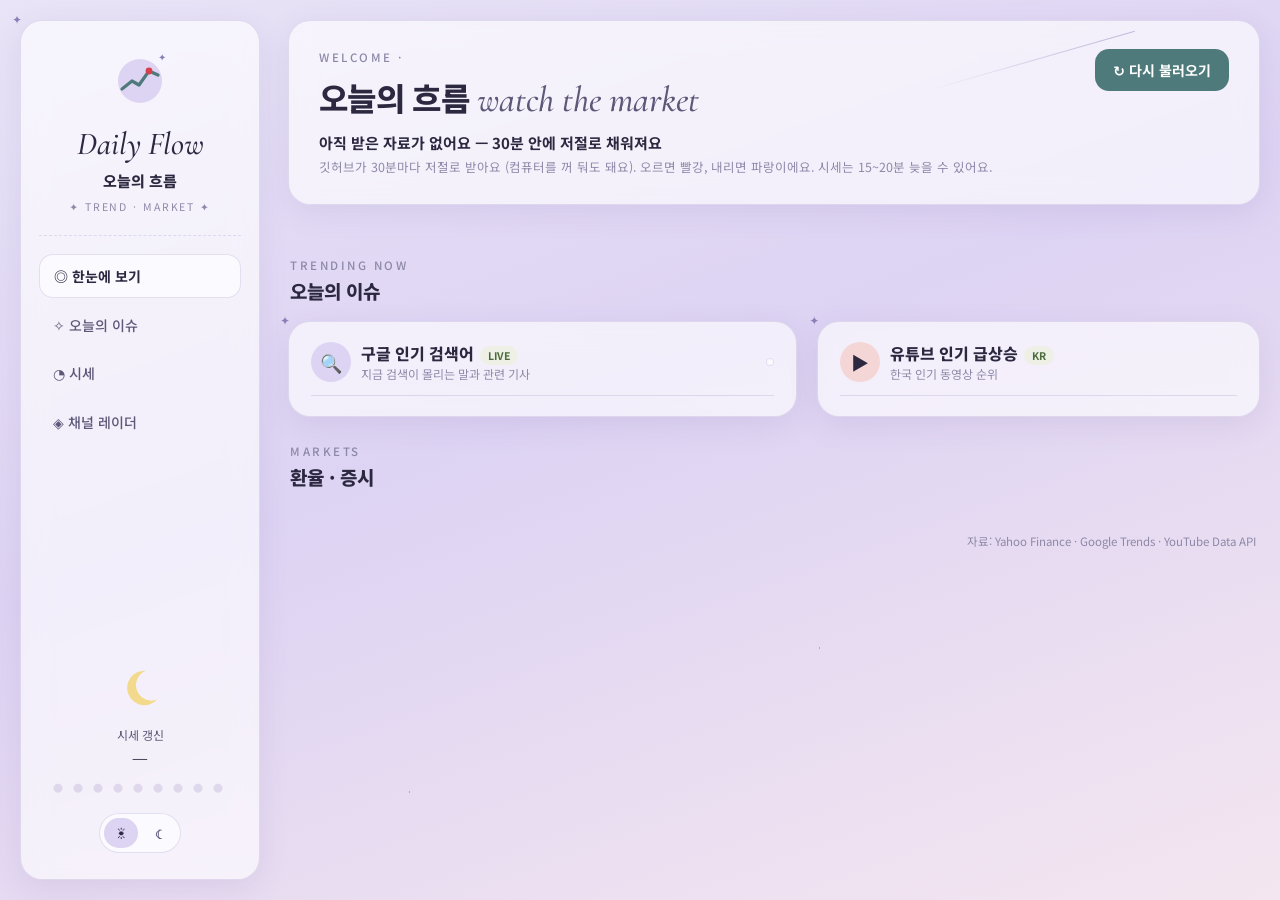
==== index.html @ 9628ab5c "오늘의 흐름 대시보드 + 채널 레이더 - collect.py: 시세(야후)·구글 트렌드·유튜브 인기 → data.js - radar.py: 분야별 인기 영상에서 채널을 모아 3시간" ====
<!doctype html>
<html lang="ko">
<head>
<meta charset="utf-8">
<meta name="viewport" content="width=device-width, initial-scale=1">
<title>오늘의 흐름</title>
<link rel="preconnect" href="https://fonts.googleapis.com">
<link rel="preconnect" href="https://fonts.gstatic.com" crossorigin>
<link href="https://fonts.googleapis.com/css2?family=Cormorant+Garamond:ital,wght@0,500;0,600;1,500&family=Noto+Sans+KR:wght@400;500;700;800&display=swap" rel="stylesheet">
<link rel="stylesheet" href="style.css">
</head>
<body>
<div class="wrap">
  <aside class="card side sparkle">
    <div class="logo">
      <svg viewBox="0 0 64 64" aria-hidden="true">
        <circle cx="32" cy="34" r="22" fill="var(--sky2)"/>
        <polyline points="14,42 24,34 31,38 41,24 50,28" fill="none" stroke="var(--accent)" stroke-width="3.2" stroke-linecap="round" stroke-linejoin="round"/>
        <circle cx="41" cy="24" r="3.4" fill="var(--up)"/>
        <text x="50" y="14" font-size="10" fill="var(--star)">✦</text>
      </svg>
      <div>
        <div class="brand">Daily Flow</div>
        <div class="brand-ko">오늘의 흐름</div>
        <div class="brand-sub">✦ TREND · MARKET ✦</div>
      </div>
    </div>
    <nav class="nav">
      <a href="#top" class="on">◎ 한눈에 보기</a>
      <a href="#trend">✧ 오늘의 이슈 <span class="cnt" id="navTrend"></span></a>
      <a href="#market">◔ 시세 <span class="cnt" id="navMk"></span></a>
      <a href="radar.html">◈ 채널 레이더</a>
    </nav>
    <div class="side-foot">
      <svg class="moon" viewBox="0 0 48 48" aria-hidden="true"><path d="M30 6a18 18 0 1 0 12 30A16 16 0 0 1 30 6z" fill="#f3d98b"/></svg>
      <div class="upd">시세 갱신<br><b id="mkAt">—</b></div>
      <div class="dots">● ● ● ● ● ● ● ● ●</div>
      <div class="theme" role="group" aria-label="화면 밝기">
        <button data-t="light" title="밝게">☀</button>
        <button data-t="dark" title="어둡게">☾</button>
      </div>
    </div>
  </aside>

  <main class="main" id="top">
    <section class="card hero sparkle">
      <div class="trail"></div>
      <div>
        <div class="eyebrow">WELCOME · <span id="today"></span></div>
        <h1>오늘의 흐름<em>watch the market</em></h1>
        <div class="sum" id="summary">불러오는 중…</div>
        <div class="note">깃허브가 30분마다 저절로 받아요 (컴퓨터를 꺼 둬도 돼요). 오르면 빨강, 내리면 파랑이에요. 시세는 15~20분 늦을 수 있어요.</div>
        <div class="note stale" id="stale"></div>
      </div>
      <button class="btn" id="refresh">↻ 다시 불러오기</button>
    </section>

    <section class="tiles" id="tiles"></section>

    <div class="sec-h" id="trend">
      <div><span class="eyebrow">TRENDING NOW</span><h2>오늘의 이슈<em id="trCnt"></em></h2></div>
      <div class="at" id="trAt"></div>
    </div>
    <section class="grid2">
      <div class="card panel sparkle">
        <div class="panel-h">
          <div class="ic" style="background:var(--sky2)">🔍</div>
          <div><h3>구글 인기 검색어<span class="badge">LIVE</span></h3><div class="sub">지금 검색이 몰리는 말과 관련 기사</div></div>
          <div class="tabs" id="geoTabs"></div>
        </div>
        <div id="trends"></div>
      </div>
      <div class="card panel sparkle">
        <div class="panel-h">
          <div class="ic" style="background:#f5d6d6">▶</div>
          <div><h3>유튜브 인기 급상승<span class="badge">KR</span></h3><div class="sub">한국 인기 동영상 순위</div></div>
        </div>
        <div class="scroll" id="yt"></div>
      </div>
    </section>

    <div class="sec-h" id="market">
      <div><span class="eyebrow">MARKETS</span><h2>환율 · 증시<em id="mkCnt"></em></h2></div>
      <div class="at" id="mkAt2"></div>
    </div>
    <section class="mk" id="markets"></section>
    <div class="foot">자료: Yahoo Finance · Google Trends · YouTube Data API</div>
  </main>
</div>

<script>
const TILE_KEYS = ["KRW=X","^KS11","^KQ11","^GSPC","^IXIC","BTC-USD"];
const SUM_KEYS = [["^KS11","코스피"],["KRW=X","원달러"],["^IXIC","나스닥"]];
let DATA = null, geo = null;

// 밝기
const root = document.documentElement;
function setTheme(t){ root.dataset.theme = t; try{localStorage.setItem("theme",t)}catch(e){}
  document.querySelectorAll(".theme button").forEach(b=>b.classList.toggle("on",b.dataset.t===t)); }
let saved = null; try{saved = localStorage.getItem("theme")}catch(e){}
setTheme(saved || (matchMedia("(prefers-color-scheme: dark)").matches ? "dark" : "light"));
document.querySelectorAll(".theme button").forEach(b=>b.onclick=()=>setTheme(b.dataset.t));

const esc = s => String(s ?? "").replace(/[&<>"']/g, c => ({"&":"&amp;","<":"&lt;",">":"&gt;",'"':"&quot;","'":"&#39;"}[c]));
const fmt = (v,dp) => v==null ? "—" : Number(v).toLocaleString("ko-KR",{minimumFractionDigits:dp,maximumFractionDigits:dp});
function chg(it){
  if(it.price==null || !it.prev) return {cls:"flat",txt:"—",pct:0};
  const d = it.price - it.prev, p = d / it.prev * 100;
  const cls = Math.abs(p) < 0.005 ? "flat" : p > 0 ? "up" : "down";
  const ar = cls==="up" ? "▲" : cls==="down" ? "▼" : "–";
  return {cls, pct:p, txt:`${ar} ${fmt(Math.abs(d),it.dp)} (${p>0?"+":""}${p.toFixed(2)}%)`, short:`${ar} ${Math.abs(p).toFixed(2)}%`};
}
const price = it => (it.pre||"") + fmt(it.price,it.dp) + (it.suf||"");
function spark(vals, cls, w, h){
  if(!vals || vals.length < 2) return `<svg viewBox="0 0 ${w} ${h}"></svg>`;
  const mn = Math.min(...vals), mx = Math.max(...vals), r = (mx-mn)||1;
  const pts = vals.map((v,i)=>[i/(vals.length-1)*w, h-3-(v-mn)/r*(h-6)]);
  const line = pts.map(p=>p.map(n=>n.toFixed(1)).join(",")).join(" ");
  const id = "g"+Math.random().toString(36).slice(2,8);
  return `<svg viewBox="0 0 ${w} ${h}" preserveAspectRatio="none" aria-hidden="true">
    <defs><linearGradient id="${id}" x1="0" y1="0" x2="0" y2="1"><stop offset="0" stop-color="var(--${cls})" stop-opacity=".22"/><stop offset="1" stop-color="var(--${cls})" stop-opacity="0"/></linearGradient></defs>
    <polygon points="0,${h} ${line} ${w},${h}" fill="url(#${id})"/>
    <polyline points="${line}" fill="none" stroke="var(--${cls})" stroke-width="1.8" stroke-linejoin="round" stroke-linecap="round" vector-effect="non-scaling-stroke"/></svg>`;
}
const allItems = () => (DATA.markets||[]).flatMap(g=>g.items);
const find = t => allItems().find(i=>i.t===t);

function render(){
  const now = new Date();
  document.getElementById("today").textContent = now.toLocaleDateString("ko-KR",{year:"numeric",month:"long",day:"numeric",weekday:"short"}).toUpperCase();
  document.getElementById("mkAt").textContent = (DATA.markets_at||"—").slice(11,16) || "—";
  document.getElementById("mkAt2").textContent = DATA.markets_at ? "최근 업데이트 " + DATA.markets_at : "";
  document.getElementById("trAt").textContent = DATA.trends_at ? "최근 업데이트 " + DATA.trends_at : "";
  const mAge = DATA.markets_at ? (now - new Date(DATA.markets_at.replace(" ","T")+"+09:00")) / 6e4 : 0;
  document.getElementById("stale").textContent = mAge > 90
    ? `⚠ 마지막으로 받은 지 ${mAge < 120 ? Math.round(mAge)+"분" : Math.round(mAge/60)+"시간"} 지났어요 — 깃허브 받기가 늦어지거나 멈췄어요` : "";

  // 요약 한 줄
  if(DATA.markets){
    document.getElementById("summary").innerHTML = SUM_KEYS.map(([t,n])=>{
      const it = find(t); if(!it) return ""; const c = chg(it);
      return `${n} <span class="${c.cls}">${price(it)} ${c.short||""}</span>`;
    }).filter(Boolean).join(" · ");
  }

  // 큰 칸
  document.getElementById("tiles").innerHTML = TILE_KEYS.map(find).filter(Boolean).map(it=>{
    const c = chg(it);
    return `<div class="card tile"><div class="nm">${esc(it.name)}</div><div class="px">${price(it)}</div>
      <div class="ch ${c.cls}">${c.txt}</div>${spark(it.spark,c.cls,160,34)}</div>`;
  }).join("");

  // 트렌드
  const tr = DATA.trends || {};
  const geos = Object.keys(tr);
  if(!geo || !tr[geo]) geo = geos[0];
  document.getElementById("geoTabs").innerHTML = geos.map(g=>`<button data-g="${g}" class="${g===geo?"on":""}">${esc(tr[g].label)}</button>`).join("");
  document.querySelectorAll("#geoTabs button").forEach(b=>b.onclick=()=>{geo=b.dataset.g;render()});
  const items = (tr[geo]||{}).items || [];
  document.getElementById("navTrend").textContent = items.length || "";
  document.getElementById("trCnt").textContent = items.length || "";
  document.getElementById("trends").innerHTML = items.length ? items.map((it,i)=>{
    const n = it.news[0];
    return `<div class="tr"><div class="rank">${i+1}</div>
      ${it.picture?`<img src="${esc(it.picture)}" alt="" loading="lazy" referrerpolicy="no-referrer">`:""}
      <div style="min-width:0;flex:1"><div class="kw">${esc(it.title)}<small>${esc(it.pub)}</small></div>
      ${n?`<div class="news"><a href="${esc(n.url)}" target="_blank" rel="noopener">${esc(n.title)}</a></div><div class="src">${esc(n.source)}${it.news.length>1?` 외 ${it.news.length-1}건`:""}</div>`:""}
      </div><div class="traffic">${esc(it.traffic)}</div></div>`;
  }).join("") : `<div class="empty">${esc((DATA.errors||{}).trends || "아직 받은 검색어가 없어요")}</div>`;

  // 유튜브
  const yt = DATA.youtube || {};
  document.getElementById("yt").innerHTML = (yt.items||[]).length ? yt.items.map((v,i)=>`
    <a class="yt" href="https://www.youtube.com/watch?v=${esc(v.id)}" target="_blank" rel="noopener">
      <div class="rank">${i+1}</div><img src="${esc(v.thumb)}" alt="" loading="lazy">
      <div style="min-width:0"><div class="t">${esc(v.title)}</div>
      <div class="m">${esc(v.channel)} · 조회수 ${v.views.toLocaleString("ko-KR")}<b>${ago(v.published)}</b></div></div></a>`).join("")
    : `<div class="empty">유튜브 순위를 보려면<br>깃허브 저장소 Settings → Secrets 에<br><code>YOUTUBE_API_KEY</code> 를 넣어 주세요.
      ${yt.error && !yt.error.includes("비어") ? `<div class="err">${esc(yt.error)}</div>`:""}</div>`;

  // 시세
  const gs = DATA.markets || [];
  document.getElementById("navMk").textContent = allItems().length || "";
  document.getElementById("mkCnt").textContent = allItems().length || "";
  document.getElementById("markets").innerHTML = gs.map(g=>`
    <div class="card panel sparkle"><div class="panel-h"><div><span class="eyebrow">${esc(g.en)}</span><h3>${esc(g.title)}</h3></div></div>
    ${g.items.map(it=>{ const c = chg(it); return `<div class="row">
      <div><div class="nm">${esc(it.name)}</div><div class="tk">${esc(it.t)}${it.date?` · ${it.date}`:""}</div></div>
      <div><div class="px">${it.error?"—":price(it)}</div><div class="ch ${c.cls}">${c.short||""}</div></div>
      ${spark(it.spark,c.cls,78,30)}</div>`}).join("")}</div>`).join("")
    || `<div class="card panel"><div class="empty">${esc((DATA.errors||{}).markets || "시세를 받는 중이에요")}</div></div>`;
}
function ago(iso){
  const h = (Date.now() - new Date(iso)) / 36e5;
  return h < 1 ? "방금" : h < 24 ? `${Math.floor(h)}시간 전` : `${Math.floor(h/24)}일 전`;
}
// 파일로 열어도 되게 data.js 를 <script> 로 다시 읽는다 (fetch 는 file:// 에서 막힘)
function load(){
  return new Promise(done=>{
    const s = document.createElement("script");
    s.src = "data.js?" + Date.now();
    s.onload = ()=>{ s.remove(); if(window.DASH_DATA){ DATA = window.DASH_DATA; render(); } done(); };
    s.onerror = ()=>{ s.remove(); document.getElementById("summary").textContent = "아직 받은 자료가 없어요 — 30분 안에 저절로 채워져요"; done(); };
    document.head.appendChild(s);
  });
}
document.getElementById("refresh").onclick = async e=>{
  const b = e.currentTarget; b.disabled = true; b.textContent = "불러오는 중…";
  await load(); b.disabled = false; b.textContent = "↻ 다시 불러오기";
};
load(); setInterval(load, 60000);
</script>
</body>
</html>
---- style.css ----
:root{
  --sky1:#e9e4f7; --sky2:#ddd3f3; --sky3:#f4e6f0;
  --card:rgba(255,255,255,.62); --card-solid:#fbfaff; --line:rgba(120,100,170,.18);
  --ink:#2c2840; --ink2:#5d5878; --ink3:#8e89a8; --accent:#4f7a7c; --accent-ink:#fff;
  --star:#8b7fb8; --up:#d6404a; --down:#2f6fd6; --flat:#8e89a8;
  --chip:#eef0e6; --chip-ink:#4c6b3d; --shadow:0 8px 30px rgba(90,70,150,.10);
}
@media (prefers-color-scheme: dark){
  :root:not([data-theme="light"]){
    --sky1:#1a1830; --sky2:#221d3d; --sky3:#2a1f35;
    --card:rgba(40,36,64,.66); --card-solid:#26223d; --line:rgba(190,175,240,.16);
    --ink:#ece9fb; --ink2:#b9b3d6; --ink3:#8a84a8; --accent:#7fb3b2; --accent-ink:#13202a;
    --star:#b8acec; --up:#ff6b73; --down:#6aa2ff; --flat:#8a84a8;
    --chip:#2f3a2c; --chip-ink:#b7d8a0; --shadow:0 8px 30px rgba(0,0,0,.35);
  }
}
:root[data-theme="dark"]{
  --sky1:#1a1830; --sky2:#221d3d; --sky3:#2a1f35;
  --card:rgba(40,36,64,.66); --card-solid:#26223d; --line:rgba(190,175,240,.16);
  --ink:#ece9fb; --ink2:#b9b3d6; --ink3:#8a84a8; --accent:#7fb3b2; --accent-ink:#13202a;
  --star:#b8acec; --up:#ff6b73; --down:#6aa2ff; --flat:#8a84a8;
  --chip:#2f3a2c; --chip-ink:#b7d8a0; --shadow:0 8px 30px rgba(0,0,0,.35);
}
*{box-sizing:border-box}
html,body{margin:0}
body{
  font-family:"Noto Sans KR",system-ui,sans-serif; color:var(--ink);
  background:linear-gradient(160deg,var(--sky1) 0%,var(--sky2) 45%,var(--sky3) 100%) fixed;
  background-color:var(--sky1); min-height:100vh; font-size:14px; line-height:1.45;
}
body::before{ /* 작은 별 */
  content:""; position:fixed; inset:0; pointer-events:none; opacity:.55;
  background-image:
    radial-gradient(1.4px 1.4px at 12% 18%,var(--star) 50%,transparent 51%),
    radial-gradient(1.2px 1.2px at 78% 9%,var(--star) 50%,transparent 51%),
    radial-gradient(1.6px 1.6px at 64% 72%,var(--star) 50%,transparent 51%),
    radial-gradient(1.2px 1.2px at 32% 88%,var(--star) 50%,transparent 51%),
    radial-gradient(1.3px 1.3px at 90% 46%,var(--star) 50%,transparent 51%),
    radial-gradient(1.1px 1.1px at 46% 34%,var(--star) 50%,transparent 51%);
}
a{color:inherit;text-decoration:none}
.wrap{display:grid;grid-template-columns:240px 1fr;gap:28px;max-width:1500px;margin:0 auto;padding:20px}
.card{background:var(--card);backdrop-filter:blur(14px);-webkit-backdrop-filter:blur(14px);
  border:1px solid var(--line);border-radius:22px;box-shadow:var(--shadow);position:relative}
.card.sparkle::before{content:"✦";position:absolute;top:-11px;left:-9px;color:var(--star);font-size:12px}

/* 왼쪽 */
.side{position:sticky;top:20px;height:calc(100vh - 40px);padding:26px 18px;display:flex;flex-direction:column}
.logo{text-align:center;padding-bottom:20px;border-bottom:1px dashed var(--line)}
.logo svg{width:64px;height:64px}
.brand{font-family:"Cormorant Garamond",serif;font-style:italic;font-size:32px;font-weight:500;margin:6px 0 0}
.brand-ko{font-weight:800;font-size:15px;margin-top:2px}
.brand-sub{font-size:10.5px;letter-spacing:.18em;color:var(--ink3);margin-top:8px}
.nav{margin-top:18px;display:flex;flex-direction:column;gap:6px}
.nav a{display:flex;align-items:center;gap:10px;padding:11px 14px;border-radius:14px;color:var(--ink2);font-weight:500}
.nav a:hover{background:rgba(127,110,190,.10)}
.nav a.on{background:var(--card-solid);border:1px solid var(--line);color:var(--ink);font-weight:700}
.nav .cnt{margin-left:auto;font-size:12px;color:var(--accent);font-weight:700}
.side-foot{margin-top:auto;text-align:center}
.moon{width:46px;height:46px;margin:0 auto 10px}
.upd{font-size:12px;color:var(--ink2)}
.upd b{font-family:"Cormorant Garamond",serif;font-size:19px;color:var(--ink);font-weight:600}
.dots{letter-spacing:4px;color:var(--line);margin:10px 0;font-size:10px}
.theme{display:inline-flex;gap:4px;padding:4px;border-radius:999px;border:1px solid var(--line);background:var(--card-solid);margin-top:8px}
.theme button{border:0;background:transparent;width:34px;height:30px;border-radius:999px;cursor:pointer;color:var(--ink2);font-size:15px}
.theme button.on{background:var(--sky2);color:var(--ink)}

/* 오른쪽 */
.main{display:flex;flex-direction:column;gap:26px;min-width:0}
.hero{padding:28px 30px;display:flex;gap:20px;align-items:flex-start;overflow:hidden}
.eyebrow{font-size:11.5px;letter-spacing:.22em;color:var(--ink3);font-weight:500}
.hero h1{margin:8px 0 6px;font-size:32px;font-weight:800;letter-spacing:-.02em}
.hero h1 em{font-family:"Cormorant Garamond",serif;font-weight:500;font-size:36px;color:var(--ink2);margin-left:8px;letter-spacing:0}
.hero .sum{font-weight:700;font-size:15px}
.hero .note{font-size:12.5px;color:var(--ink3);margin-top:4px}
.hero .trail{position:absolute;right:120px;top:40px;width:220px;height:1px;background:linear-gradient(90deg,transparent,var(--star));transform:rotate(-16deg);opacity:.5}
.btn{margin-left:auto;border:0;cursor:pointer;background:var(--accent);color:var(--accent-ink);font:inherit;font-weight:700;
  padding:11px 18px;border-radius:14px;display:inline-flex;gap:8px;align-items:center;white-space:nowrap;flex-shrink:0}
.btn:disabled{opacity:.6;cursor:wait}
.hero .stale{color:var(--up);font-weight:700}
.hero .stale:empty{display:none}
.up{color:var(--up)} .down{color:var(--down)} .flat{color:var(--flat)}

.tiles{display:grid;grid-template-columns:repeat(6,minmax(0,1fr));gap:16px}
.tile{padding:16px 16px 12px}
.tile .nm{font-size:12.5px;color:var(--ink2);font-weight:500}
.tile .px{font-size:21px;font-weight:800;margin-top:4px;font-variant-numeric:tabular-nums;letter-spacing:-.01em}
.tile .ch{font-size:12.5px;font-weight:700;font-variant-numeric:tabular-nums}
.tile svg{display:block;width:100%;height:34px;margin-top:8px}

.sec-h{display:flex;align-items:flex-end;gap:12px;margin:0 2px -12px}
.sec-h .eyebrow{display:block}
.sec-h h2{margin:4px 0 0;font-size:19px;font-weight:800}
.sec-h h2 em{font-family:"Cormorant Garamond",serif;font-style:normal;font-weight:600;color:var(--ink3);margin-left:6px}
.sec-h .at{margin-left:auto;font-size:12px;color:var(--ink3)}

.grid2{display:grid;grid-template-columns:1.15fr 1fr;gap:20px}
.panel{padding:20px 22px}
.panel-h{display:flex;align-items:center;gap:10px;padding-bottom:12px;border-bottom:1px solid var(--line)}
.panel-h .ic{width:40px;height:40px;border-radius:50%;display:grid;place-items:center;font-size:18px;flex-shrink:0}
.panel-h h3{margin:0;font-size:16px;font-weight:800}
.panel-h .sub{font-size:12px;color:var(--ink3)}
.badge{font-size:10.5px;font-weight:700;background:var(--chip);color:var(--chip-ink);padding:2px 8px;border-radius:999px;margin-left:6px}
.tabs{margin-left:auto;display:flex;gap:4px;padding:3px;border-radius:12px;background:var(--card-solid);border:1px solid var(--line)}
.tabs button{border:0;background:transparent;font:inherit;font-size:12.5px;padding:5px 12px;border-radius:9px;cursor:pointer;color:var(--ink2)}
.tabs button.on{background:var(--sky2);color:var(--ink);font-weight:700}

.tr{display:flex;gap:12px;padding:12px 0;border-bottom:1px solid var(--line);align-items:flex-start}
.tr:last-child{border-bottom:0}
.rank{font-family:"Cormorant Garamond",serif;font-size:22px;font-weight:600;width:26px;text-align:center;color:var(--ink3);line-height:1.1;flex-shrink:0}
.tr:nth-child(-n+3) .rank{color:var(--up)}
.tr img{width:54px;height:54px;border-radius:12px;object-fit:cover;flex-shrink:0;background:var(--line)}
.tr .kw{font-weight:800;font-size:15px}
.tr .kw small{font-weight:500;color:var(--ink3);font-size:11.5px;margin-left:6px}
.tr .news{font-size:12.5px;color:var(--ink2);margin-top:3px;display:-webkit-box;-webkit-line-clamp:2;-webkit-box-orient:vertical;overflow:hidden}
.tr .news a:hover{text-decoration:underline}
.tr .src{font-size:11px;color:var(--ink3);margin-top:2px}
.traffic{margin-left:auto;font-size:12px;font-weight:700;color:var(--accent);white-space:nowrap;padding-left:8px}

.yt{display:flex;gap:12px;padding:10px 0;border-bottom:1px solid var(--line);align-items:center}
.yt:last-child{border-bottom:0}
.yt img{width:112px;height:63px;border-radius:10px;object-fit:cover;flex-shrink:0;background:var(--line)}
.yt .t{font-weight:700;font-size:13.5px;display:-webkit-box;-webkit-line-clamp:2;-webkit-box-orient:vertical;overflow:hidden}
.yt .m{font-size:12px;color:var(--ink3);margin-top:3px}
.yt .m b{color:var(--accent);font-weight:700;margin-left:6px}
.empty{padding:28px 6px;text-align:center;color:var(--ink3);font-size:13px;line-height:1.7}
.empty code{background:var(--card-solid);border:1px solid var(--line);padding:1px 6px;border-radius:6px;color:var(--ink2)}
.scroll{max-height:820px;overflow-y:auto;padding-right:4px}

.mk{display:grid;grid-template-columns:repeat(auto-fill,minmax(330px,1fr));gap:20px}
.row{display:grid;grid-template-columns:1fr auto 78px;gap:12px;align-items:center;padding:11px 0;border-bottom:1px solid var(--line)}
.row:last-child{border-bottom:0}
.row .nm{font-weight:700;font-size:14px}
.row .tk{font-size:11px;color:var(--ink3);margin-top:1px}
.row .px{text-align:right;font-weight:800;font-variant-numeric:tabular-nums}
.row .ch{text-align:right;font-size:12px;font-weight:700;font-variant-numeric:tabular-nums}
.row svg{width:78px;height:30px;display:block}
.foot{font-size:11.5px;color:var(--ink3);text-align:right;padding:0 4px 10px}
.err{font-size:12px;color:var(--up);margin-top:8px}

@media (max-width:1250px){ .tiles{grid-template-columns:repeat(3,minmax(0,1fr))} .grid2{grid-template-columns:1fr} }
@media (max-width:900px){
  .wrap{grid-template-columns:1fr;padding:16px;gap:20px}
  .side{position:static;height:auto;flex-direction:row;flex-wrap:wrap;align-items:center;gap:12px;padding:14px 16px}
  .logo{border:0;padding:0;display:flex;align-items:center;gap:10px;text-align:left}
  .logo svg{width:40px;height:40px} .brand{font-size:24px;margin:0} .brand-sub,.nav,.moon,.dots,.upd{display:none}
  .side-foot{margin:0 0 0 auto}
  .theme{margin:0}
  .hero{padding:22px 20px;flex-direction:column} .hero h1{font-size:26px} .hero h1 em{font-size:28px;display:block;margin:0}
  .btn{margin-left:0}
  .tiles{grid-template-columns:repeat(2,minmax(0,1fr));gap:12px}
  .mk{grid-template-columns:1fr}
  .panel{padding:16px}
  .yt img{width:96px;height:54px}
}
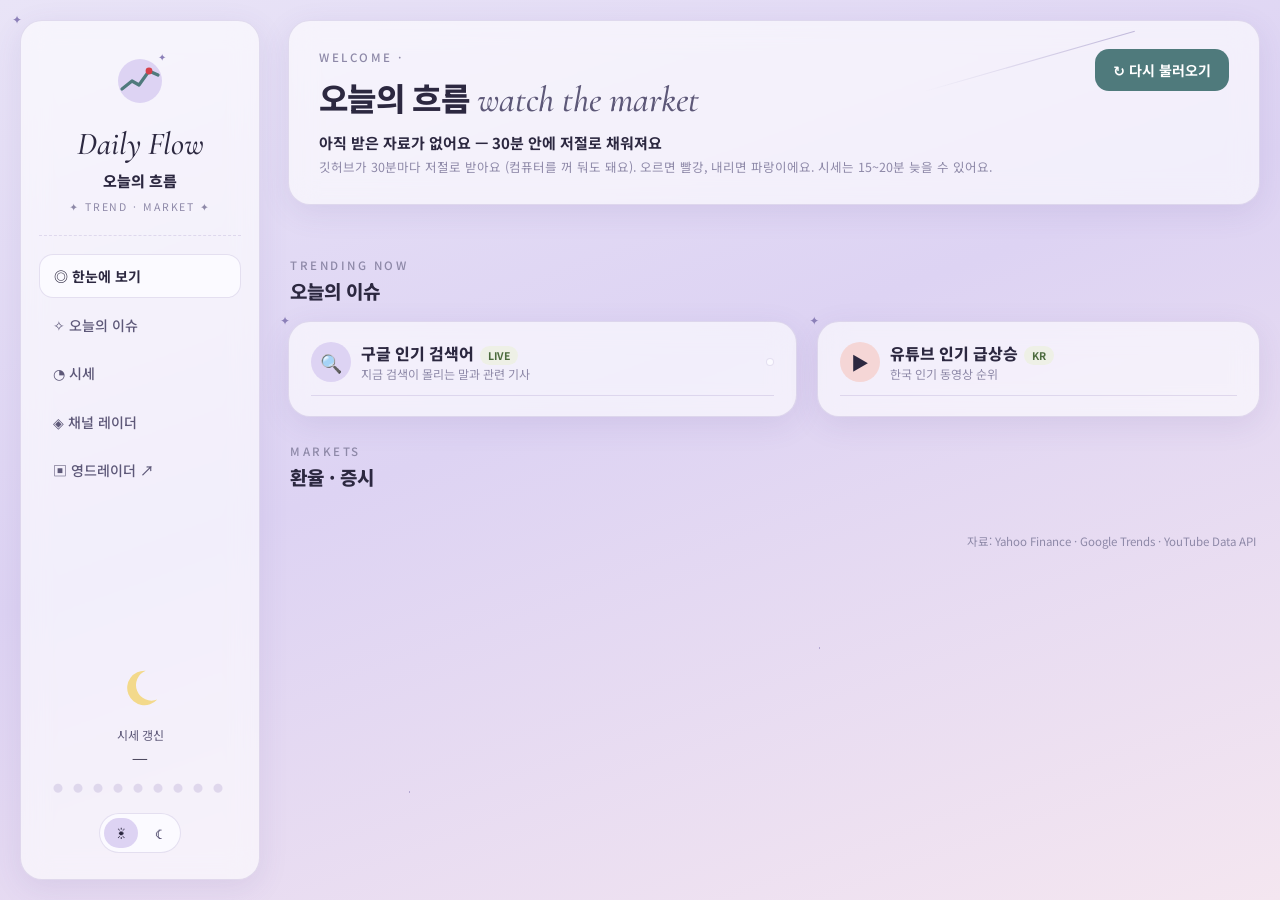
==== commit 48774035: "왼쪽 메뉴에 영드레이더 링크 Co-Authored-By: Claude Opus 5.5 <noreply@anthropic.com>" ====
--- a/index.html
+++ b/index.html
@@ -30,6 +30,7 @@
       <a href="#trend">✧ 오늘의 이슈 <span class="cnt" id="navTrend"></span></a>
       <a href="#market">◔ 시세 <span class="cnt" id="navMk"></span></a>
       <a href="radar.html">◈ 채널 레이더</a>
+      <a href="https://charismaang-cyber.github.io/yd-radar/">▣ 영드레이더 ↗</a>
     </nav>
     <div class="side-foot">
       <svg class="moon" viewBox="0 0 48 48" aria-hidden="true"><path d="M30 6a18 18 0 1 0 12 30A16 16 0 0 1 30 6z" fill="#f3d98b"/></svg>
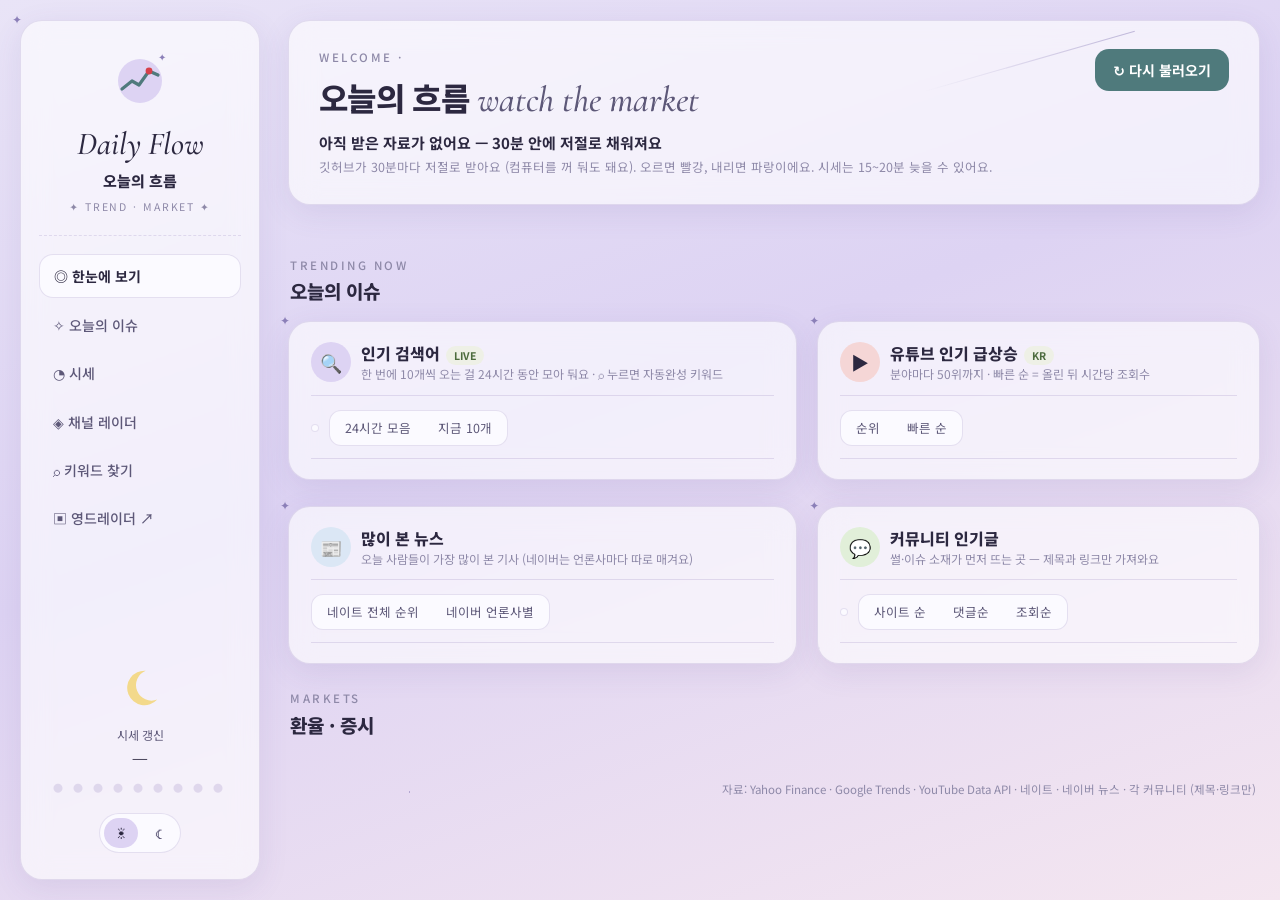
==== commit 4f0fe2ff: "이슈 더 보기: 검색어 24시간 모음·유튜브 분야별 50위·뉴스 랭킹·커뮤니티 인기글·키워드 찾기 - 구글(한국·미국)·네이트 검색어를 받을 때마다 24시간 모음에 보탬 (처음 뜬" ====
--- a/index.html
+++ b/index.html
@@ -30,6 +30,7 @@
       <a href="#trend">✧ 오늘의 이슈 <span class="cnt" id="navTrend"></span></a>
       <a href="#market">◔ 시세 <span class="cnt" id="navMk"></span></a>
       <a href="radar.html">◈ 채널 레이더</a>
+      <a href="keyword.html">⌕ 키워드 찾기</a>
       <a href="https://charismaang-cyber.github.io/yd-radar/">▣ 영드레이더 ↗</a>
     </nav>
     <div class="side-foot">
@@ -66,17 +67,52 @@
       <div class="card panel sparkle">
         <div class="panel-h">
           <div class="ic" style="background:var(--sky2)">🔍</div>
-          <div><h3>구글 인기 검색어<span class="badge">LIVE</span></h3><div class="sub">지금 검색이 몰리는 말과 관련 기사</div></div>
-          <div class="tabs" id="geoTabs"></div>
-        </div>
-        <div id="trends"></div>
+          <div><h3>인기 검색어<span class="badge">LIVE</span></h3><div class="sub">한 번에 10개씩 오는 걸 24시간 동안 모아 둬요 · ⌕ 누르면 자동완성 키워드</div></div>
+        </div>
+        <div class="bar">
+          <div class="seg" id="kwSrc"></div>
+          <div class="seg" id="kwMode"><button data-v="day">24시간 모음</button><button data-v="now">지금 10개</button></div>
+          <span class="mini" id="kwInfo"></span>
+        </div>
+        <div class="scroll" id="trends"></div>
       </div>
       <div class="card panel sparkle">
         <div class="panel-h">
           <div class="ic" style="background:#f5d6d6">▶</div>
-          <div><h3>유튜브 인기 급상승<span class="badge">KR</span></h3><div class="sub">한국 인기 동영상 순위</div></div>
+          <div><h3>유튜브 인기 급상승<span class="badge">KR</span></h3><div class="sub">분야마다 50위까지 · 빠른 순 = 올린 뒤 시간당 조회수</div></div>
+        </div>
+        <div class="bar">
+          <div class="seg" id="ytSort"><button data-v="rank">순위</button><button data-v="speed">빠른 순</button></div>
+          <div class="chips" id="ytCats"></div>
         </div>
         <div class="scroll" id="yt"></div>
+      </div>
+    </section>
+    <section class="grid2">
+      <div class="card panel sparkle">
+        <div class="panel-h">
+          <div class="ic" style="background:#dbe7f5">📰</div>
+          <div><h3>많이 본 뉴스</h3><div class="sub">오늘 사람들이 가장 많이 본 기사 (네이버는 언론사마다 따로 매겨요)</div></div>
+        </div>
+        <div class="bar">
+          <div class="seg" id="newsSrc"><button data-v="nate">네이트 전체 순위</button><button data-v="naver">네이버 언론사별</button></div>
+          <span class="mini" id="newsInfo"></span>
+        </div>
+        <div class="err" id="newsErr"></div>
+        <div class="scroll" id="news"></div>
+      </div>
+      <div class="card panel sparkle">
+        <div class="panel-h">
+          <div class="ic" style="background:#e1efd9">💬</div>
+          <div><h3>커뮤니티 인기글</h3><div class="sub">썰·이슈 소재가 먼저 뜨는 곳 — 제목과 링크만 가져와요</div></div>
+        </div>
+        <div class="bar">
+          <div class="seg" id="cmSrc"></div>
+          <div class="seg" id="cmSort"><button data-v="site">사이트 순</button><button data-v="c">댓글순</button><button data-v="v">조회순</button></div>
+          <a class="mini" id="cmLink" target="_blank" rel="noopener"></a>
+        </div>
+        <div class="err" id="cmErr"></div>
+        <div class="scroll" id="comm"></div>
       </div>
     </section>
 
@@ -85,14 +121,24 @@
       <div class="at" id="mkAt2"></div>
     </div>
     <section class="mk" id="markets"></section>
-    <div class="foot">자료: Yahoo Finance · Google Trends · YouTube Data API</div>
+    <div class="foot">자료: Yahoo Finance · Google Trends · YouTube Data API · 네이트 · 네이버 뉴스 · 각 커뮤니티 (제목·링크만)</div>
   </main>
 </div>
 
 <script>
 const TILE_KEYS = ["KRW=X","^KS11","^KQ11","^GSPC","^IXIC","BTC-USD"];
 const SUM_KEYS = [["^KS11","코스피"],["KRW=X","원달러"],["^IXIC","나스닥"]];
-let DATA = null, geo = null;
+let DATA = null;
+// 칸마다 고른 것 (이 브라우저에만 기억)
+const UI = {kwSrc:"KR", kwMode:"day", ytCat:"0", ytSort:"rank", news:"nate", cm:"pann", cmSort:"site"};
+try{ Object.assign(UI, JSON.parse(localStorage.getItem("dash_ui")||"{}")) }catch(e){}
+function setUI(k, v){ UI[k] = v; try{localStorage.setItem("dash_ui", JSON.stringify(UI))}catch(e){} render(); }
+// .seg 단추 묶음: 고른 것 표시 + 누르면 바꾸기
+function seg(id, key, opts){
+  const el = document.getElementById(id);
+  if(opts) el.innerHTML = opts.map(([v,l,n])=>`<button data-v="${esc(v)}">${esc(l)}${n!=null?`<small>${n}</small>`:""}</button>`).join("");
+  el.querySelectorAll("button").forEach(b=>{ b.classList.toggle("on", b.dataset.v===UI[key]); b.onclick=()=>setUI(key, b.dataset.v); });
+}
 
 // 밝기
 const root = document.documentElement;
@@ -151,33 +197,10 @@
       <div class="ch ${c.cls}">${c.txt}</div>${spark(it.spark,c.cls,160,34)}</div>`;
   }).join("");
 
-  // 트렌드
-  const tr = DATA.trends || {};
-  const geos = Object.keys(tr);
-  if(!geo || !tr[geo]) geo = geos[0];
-  document.getElementById("geoTabs").innerHTML = geos.map(g=>`<button data-g="${g}" class="${g===geo?"on":""}">${esc(tr[g].label)}</button>`).join("");
-  document.querySelectorAll("#geoTabs button").forEach(b=>b.onclick=()=>{geo=b.dataset.g;render()});
-  const items = (tr[geo]||{}).items || [];
-  document.getElementById("navTrend").textContent = items.length || "";
-  document.getElementById("trCnt").textContent = items.length || "";
-  document.getElementById("trends").innerHTML = items.length ? items.map((it,i)=>{
-    const n = it.news[0];
-    return `<div class="tr"><div class="rank">${i+1}</div>
-      ${it.picture?`<img src="${esc(it.picture)}" alt="" loading="lazy" referrerpolicy="no-referrer">`:""}
-      <div style="min-width:0;flex:1"><div class="kw">${esc(it.title)}<small>${esc(it.pub)}</small></div>
-      ${n?`<div class="news"><a href="${esc(n.url)}" target="_blank" rel="noopener">${esc(n.title)}</a></div><div class="src">${esc(n.source)}${it.news.length>1?` 외 ${it.news.length-1}건`:""}</div>`:""}
-      </div><div class="traffic">${esc(it.traffic)}</div></div>`;
-  }).join("") : `<div class="empty">${esc((DATA.errors||{}).trends || "아직 받은 검색어가 없어요")}</div>`;
-
-  // 유튜브
-  const yt = DATA.youtube || {};
-  document.getElementById("yt").innerHTML = (yt.items||[]).length ? yt.items.map((v,i)=>`
-    <a class="yt" href="https://www.youtube.com/watch?v=${esc(v.id)}" target="_blank" rel="noopener">
-      <div class="rank">${i+1}</div><img src="${esc(v.thumb)}" alt="" loading="lazy">
-      <div style="min-width:0"><div class="t">${esc(v.title)}</div>
-      <div class="m">${esc(v.channel)} · 조회수 ${v.views.toLocaleString("ko-KR")}<b>${ago(v.published)}</b></div></div></a>`).join("")
-    : `<div class="empty">유튜브 순위를 보려면<br>깃허브 저장소 Settings → Secrets 에<br><code>YOUTUBE_API_KEY</code> 를 넣어 주세요.
-      ${yt.error && !yt.error.includes("비어") ? `<div class="err">${esc(yt.error)}</div>`:""}</div>`;
+  renderKeywords();
+  renderYoutube();
+  renderNews();
+  renderComm();
 
   // 시세
   const gs = DATA.markets || [];
@@ -195,6 +218,132 @@
   const h = (Date.now() - new Date(iso)) / 36e5;
   return h < 1 ? "방금" : h < 24 ? `${Math.floor(h)}시간 전` : `${Math.floor(h/24)}일 전`;
 }
+// 1.2만 · 3.4억
+const kn = n => n==null ? "—" : n >= 1e8 ? (n/1e8).toFixed(1).replace(/\.0$/,"")+"억"
+  : n >= 1e4 ? (n/1e4).toFixed(n >= 1e5 ? 0 : 1).replace(/\.0$/,"")+"만" : Number(n).toLocaleString("ko-KR");
+const hm = m => new Date(m*6e4).toLocaleTimeString("ko-KR",{hour:"2-digit",minute:"2-digit",hour12:false,timeZone:"Asia/Seoul"});
+const span = mins => mins < 60 ? "막 뜸" : mins < 1380 ? `${Math.round(mins/60)}시간째` : "하루 내내";
+const dur = s => s==null ? "" : s >= 3600 ? `${Math.floor(s/3600)}:${String(Math.floor(s%3600/60)).padStart(2,"0")}:${String(s%60).padStart(2,"0")}` : `${Math.floor(s/60)}:${String(s%60).padStart(2,"0")}`;
+const keyLink = w => `<a class="key" href="keyword.html?q=${encodeURIComponent(w)}" title="자동완성 키워드 보기">⌕</a>`;
+const ext = (u, inner) => `<a href="${esc(u)}" target="_blank" rel="noopener">${inner}</a>`;
+const naverSearch = w => "https://search.naver.com/search.naver?where=news&query=" + encodeURIComponent(w);
+const emptyBox = msg => `<div class="empty">${esc(msg)}</div>`;
+
+// 인기 검색어: 구글(한국·미국)·네이트, 지금 10개 / 24시간 모음
+function renderKeywords(){
+  const tr = DATA.trends || {}, day = DATA.trend_day || {}, iss = DATA.issues || {};
+  const srcs = Object.keys(tr).map(g=>[g, "구글 " + tr[g].label, Object.keys(day[g]||{}).length || null]);
+  if(iss.nate_kw) srcs.push(["nate", "네이트", Object.keys(iss.nate_day||{}).length || null]);
+  if(!srcs.some(s=>s[0]===UI.kwSrc) && srcs.length) UI.kwSrc = srcs[0][0];
+  seg("kwSrc", "kwSrc", srcs); seg("kwMode", "kwMode");
+  const isDay = UI.kwMode === "day", nate = UI.kwSrc === "nate";
+  let rows, html;
+  if(nate){
+    const nowSet = new Set((iss.nate_kw||[]).map(k=>k.kw));
+    rows = isDay ? Object.values(iss.nate_day||{}).sort((a,b)=>a.best-b.best || b.n-a.n) : (iss.nate_kw||[]);
+    html = rows.map((k,i)=>{
+      const mv = k.st==="new" ? `<span class="mv new">NEW</span>` : k.st==="up" ? `<span class="mv up">▲${k.ch||""}</span>` : k.st==="down" ? `<span class="mv down">▼${k.ch||""}</span>` : "";
+      const meta = isDay ? `처음 ${hm(k.f)} · ${span(k.l-k.f)} · 최고 ${k.best}위` : `지금 ${k.r}위`;
+      return `<div class="tr"><div class="rank">${i+1}</div><div style="min-width:0;flex:1">
+        <div class="kw">${ext(naverSearch(k.kw), esc(k.kw))}${isDay && nowSet.has(k.kw)?`<span class="nowb">지금</span>`:mv}${keyLink(k.kw)}</div>
+        <div class="src">${meta}</div></div></div>`;
+    }).join("");
+  } else {
+    const cur = (tr[UI.kwSrc]||{}).items || [];
+    const nowSet = new Set(cur.map(t=>t.title));
+    rows = isDay ? Object.values(day[UI.kwSrc]||{}).sort((a,b)=>(b.tn||0)-(a.tn||0) || b.l-a.l) : cur;
+    html = rows.map((it,i)=>{
+      const n = (it.news||[])[0], more = (it.nn || (it.news||[]).length) - 1;
+      const when = isDay ? `처음 ${hm(it.f)} · ${span(it.l-it.f)}` : esc(it.pub);
+      return `<div class="tr"><div class="rank">${i+1}</div>
+        ${it.picture?`<img src="${esc(it.picture)}" alt="" loading="lazy" referrerpolicy="no-referrer">`:""}
+        <div style="min-width:0;flex:1"><div class="kw">${esc(it.title)}${isDay && nowSet.has(it.title)?`<span class="nowb">지금</span>`:""}${keyLink(it.title)}<small>${when}</small></div>
+        ${n?`<div class="news">${ext(n.url, esc(n.title))}</div><div class="src">${esc(n.source)}${more>0?` 외 ${more}건`:""}</div>`:""}
+        </div><div class="traffic">${esc(it.traffic)}</div></div>`;
+    }).join("");
+  }
+  document.getElementById("kwInfo").textContent = rows.length ? (isDay ? `24시간 동안 ${rows.length}개` : `${rows.length}개`) : "";
+  document.getElementById("navTrend").textContent = Object.keys(day.KR||{}).length || "";
+  document.getElementById("trCnt").textContent = Object.keys(day.KR||{}).length || "";
+  document.getElementById("trends").innerHTML = html ||
+    emptyBox((DATA.errors||{}).trends || (iss.errors||{}).nate_kw || "아직 받은 검색어가 없어요");
+}
+
+// 유튜브 인기: 분야별 50위, 순위 / 빠른 순(시간당 조회수)
+function renderYoutube(){
+  const yt = DATA.youtube || {}, lists = yt.lists || {}, items = yt.items || {};
+  const el = document.getElementById("yt");
+  seg("ytSort", "ytSort");
+  if(!lists["0"]){
+    document.getElementById("ytCats").innerHTML = "";
+    el.innerHTML = `<div class="empty">유튜브 순위를 보려면<br>깃허브 저장소 Settings → Secrets 에<br><code>YOUTUBE_API_KEY</code> 를 넣어 주세요.
+      ${yt.error && !yt.error.includes("비어") ? `<div class="err">${esc(yt.error)}</div>`:""}</div>`;
+    return;
+  }
+  if(!lists[UI.ytCat]) UI.ytCat = "0";
+  const cats = document.getElementById("ytCats");
+  cats.innerHTML = Object.keys(lists).sort((a,b)=>+a-+b).map(c=>
+    `<button class="chip${c===UI.ytCat?" on":""}" data-c="${c}">${esc((yt.cats||{})[c]||c)}</button>`).join("");
+  cats.querySelectorAll(".chip").forEach(b=>b.onclick=()=>setUI("ytCat", b.dataset.c));
+  const vids = lists[UI.ytCat].map((id,i)=>{
+    const v = items[id] || {}, hrs = Math.max((Date.now() - new Date(v.pub)) / 36e5, 1);
+    return {id, r:i+1, ...v, sp: v.v / hrs};
+  });
+  if(UI.ytSort === "speed") vids.sort((a,b)=>b.sp-a.sp);
+  el.innerHTML = vids.map((v,i)=>`
+    <a class="yt" href="https://www.youtube.com/watch?v=${esc(v.id)}" target="_blank" rel="noopener">
+      <div class="rank">${i+1}</div>
+      <div class="th"><img src="https://i.ytimg.com/vi/${esc(v.id)}/mqdefault.jpg" alt="" loading="lazy">${v.dur!=null?`<span class="du">${dur(v.dur)}</span>`:""}</div>
+      <div style="min-width:0"><div class="t">${esc(v.t)}</div>
+      <div class="m">${esc(v.ch)} · 조회수 ${kn(v.v)}<b>${ago(v.pub)}</b><span class="sp">시간당 ${kn(Math.round(v.sp))}</span>${UI.ytSort==="speed"?` · 원래 ${v.r}위`:""}</div></div></a>`).join("");
+}
+
+// 많이 본 뉴스: 네이트 전체 1~50위 / 네이버 언론사별 1~3위
+function renderNews(){
+  const iss = DATA.issues || {}, errs = iss.errors || {};
+  seg("newsSrc", "news");
+  const el = document.getElementById("news"), info = document.getElementById("newsInfo");
+  if(UI.news === "naver"){
+    const ps = iss.naver_news || [];
+    info.textContent = ps.length ? `언론사 ${ps.length}곳` : "";
+    document.getElementById("newsErr").textContent = errs.naver_news ? "⚠ 이번에 못 받았어요: " + errs.naver_news : "";
+    el.innerHTML = ps.map(p=>`<div class="press"><h4>${esc(p.press)}</h4>${p.items.map((a,i)=>
+      `<a href="${esc(a.u)}" target="_blank" rel="noopener"><b>${i+1}</b><span>${esc(a.t)}</span><i>${esc(a.tm)}</i></a>`).join("")}</div>`).join("")
+      || emptyBox("아직 받은 뉴스가 없어요");
+  } else {
+    const ns = iss.nate_news || [];
+    info.textContent = ns.length ? `${ns.length}위까지` : "";
+    document.getElementById("newsErr").textContent = errs.nate_news ? "⚠ 이번에 못 받았어요: " + errs.nate_news : "";
+    el.innerHTML = ns.map(a=>{
+      const mv = a.mv==="up" ? `<span class="mv up">▲</span>` : a.mv==="down" ? `<span class="mv down">▼</span>` : a.mv==="new" ? `<span class="mv new">NEW</span>` : "";
+      return `<div class="ln"><div class="rank">${a.r}</div><div style="min-width:0">
+        <div class="t">${ext(a.u, esc(a.t))}</div><div class="m">${esc(a.src)}${mv}</div></div></div>`;
+    }).join("") || emptyBox("아직 받은 뉴스가 없어요");
+  }
+}
+
+// 커뮤니티 인기글
+function renderComm(){
+  const iss = DATA.issues || {}, comm = iss.comm || {}, errs = iss.errors || {};
+  const ids = Object.keys(comm);
+  if(!ids.length){ document.getElementById("comm").innerHTML = emptyBox("아직 받은 글이 없어요 — 30분 안에 채워져요"); return; }
+  if(!comm[UI.cm]) UI.cm = ids[0];
+  seg("cmSrc", "cm", ids.map(id=>[id, comm[id].label, comm[id].items.length || null]));
+  seg("cmSort", "cmSort");
+  const c = comm[UI.cm];
+  const link = document.getElementById("cmLink");
+  link.href = c.url; link.textContent = "사이트 열기 ↗";
+  document.getElementById("cmErr").textContent = errs[UI.cm]
+    ? `⚠ 이번에 못 받았어요 (${errs[UI.cm]})${c.items.length && c.at ? ` — ${c.at.slice(5,16)} 에 받은 글을 보여 줘요` : " — 사이트가 자동으로 받는 걸 막은 것 같아요"}` : "";
+  const posts = c.items.map((p,i)=>({...p, r:i+1}));
+  if(UI.cmSort !== "site") posts.sort((a,b)=>(b[UI.cmSort]||0)-(a[UI.cmSort]||0));
+  document.getElementById("comm").innerHTML = posts.map((p,i)=>{
+    const meta = [p.cat && `[${esc(p.cat)}]`, p.v!=null && `조회 ${kn(p.v)}`, p.c!=null && `댓글 ${kn(p.c)}`,
+                  p.rc!=null && `추천 ${kn(p.rc)}`, p.tm && esc(p.tm)].filter(Boolean).join(" · ");
+    return `<div class="ln"><div class="rank">${i+1}</div><div style="min-width:0">
+      <div class="t">${ext(p.u, esc(p.t))}</div><div class="m">${meta}</div></div></div>`;
+  }).join("") || emptyBox("받은 글이 없어요");
+}
 // 파일로 열어도 되게 data.js 를 <script> 로 다시 읽는다 (fetch 는 file:// 에서 막힘)
 function load(){
   return new Promise(done=>{
@@ -209,7 +358,7 @@
   const b = e.currentTarget; b.disabled = true; b.textContent = "불러오는 중…";
   await load(); b.disabled = false; b.textContent = "↻ 다시 불러오기";
 };
-load(); setInterval(load, 60000);
+load(); setInterval(load, 3 * 60000);  // 자료는 30분마다 바뀌니 3분마다 보면 충분
 </script>
 </body>
 </html>
--- a/style.css
+++ b/style.css
@@ -94,7 +94,7 @@
 .sec-h h2 em{font-family:"Cormorant Garamond",serif;font-style:normal;font-weight:600;color:var(--ink3);margin-left:6px}
 .sec-h .at{margin-left:auto;font-size:12px;color:var(--ink3)}
 
-.grid2{display:grid;grid-template-columns:1.15fr 1fr;gap:20px}
+.grid2{display:grid;grid-template-columns:minmax(0,1.15fr) minmax(0,1fr);gap:20px}
 .panel{padding:20px 22px}
 .panel-h{display:flex;align-items:center;gap:10px;padding-bottom:12px;border-bottom:1px solid var(--line)}
 .panel-h .ic{width:40px;height:40px;border-radius:50%;display:grid;place-items:center;font-size:18px;flex-shrink:0}
@@ -137,10 +137,50 @@
 .row svg{width:78px;height:30px;display:block}
 .foot{font-size:11.5px;color:var(--ink3);text-align:right;padding:0 4px 10px}
 .err{font-size:12px;color:var(--up);margin-top:8px}
+.err:empty{display:none}
 
-@media (max-width:1250px){ .tiles{grid-template-columns:repeat(3,minmax(0,1fr))} .grid2{grid-template-columns:1fr} }
+/* 칸 안 고르개 (이슈·레이더·키워드가 같이 씀) */
+.bar{display:flex;flex-wrap:wrap;gap:10px;align-items:center;padding:14px 0 12px;border-bottom:1px solid var(--line)}
+.seg{display:inline-flex;flex-wrap:wrap;gap:3px;padding:3px;border-radius:12px;background:var(--card-solid);border:1px solid var(--line)}
+.seg button{border:0;background:transparent;font:inherit;font-size:12.5px;padding:5px 12px;border-radius:9px;cursor:pointer;color:var(--ink2);white-space:nowrap}
+.seg button.on{background:var(--sky2);color:var(--ink);font-weight:700}
+.seg button small{color:var(--ink3);font-size:11px;margin-left:3px;font-weight:500}
+.sel,.search{font:inherit;font-size:12.5px;color:var(--ink);background:var(--card-solid);border:1px solid var(--line);border-radius:12px;padding:7px 10px}
+.search{min-width:0;flex:1 1 160px}
+.chip{border:1px solid var(--line);background:var(--card-solid);color:var(--ink2);font:inherit;font-size:12px;padding:4px 10px;border-radius:999px;cursor:pointer;white-space:nowrap}
+.chip.on{background:var(--ink);color:var(--card-solid);border-color:var(--ink);font-weight:700}
+.chips{display:flex;flex-wrap:wrap;gap:6px}
+.mini{font-size:12px;color:var(--ink3)}
+a.mini:hover{text-decoration:underline}
+
+/* 이슈 칸 */
+.tr .kw a:hover{text-decoration:underline}
+.tr .key{margin-left:6px;font-size:12px;opacity:.5}
+.tr .key:hover{opacity:1}
+.nowb{font-size:10.5px;font-weight:700;background:var(--up);color:#fff;padding:1px 7px;border-radius:999px;margin-left:6px;vertical-align:2px}
+.mv{font-size:11.5px;font-weight:700;margin-left:6px;white-space:nowrap}
+.mv.up{color:var(--up)} .mv.down{color:var(--down)} .mv.new{color:var(--accent)}
+.yt .th{position:relative;flex-shrink:0;line-height:0}
+.yt .du{position:absolute;right:4px;bottom:4px;background:rgba(0,0,0,.75);color:#fff;font-size:10.5px;font-weight:700;padding:1px 5px;border-radius:5px;line-height:1.4}
+.yt .m .sp{color:var(--up);font-weight:700;margin-left:6px}
+.ln{display:flex;gap:12px;padding:10px 0;border-bottom:1px solid var(--line);align-items:flex-start}
+.ln:last-child{border-bottom:0}
+.ln:nth-child(-n+3) .rank{color:var(--up)}
+.ln .t{font-weight:700;font-size:14px}
+.ln .t a:hover{text-decoration:underline}
+.ln .m{font-size:12px;color:var(--ink3);margin-top:2px}
+.press{padding:10px 0;border-bottom:1px solid var(--line)}
+.press:last-child{border-bottom:0}
+.press h4{margin:0 0 4px;font-size:12.5px;color:var(--accent);font-weight:800}
+.press a{display:flex;gap:6px;font-size:13.5px;padding:2px 0}
+.press a:first-of-type{font-weight:700}
+.press a:hover span{text-decoration:underline}
+.press a b{color:var(--ink3);width:14px;flex-shrink:0;font-weight:600}
+.press a i{font-style:normal;color:var(--ink3);font-size:11.5px;margin-left:auto;white-space:nowrap;padding-left:8px;font-weight:400}
+
+@media (max-width:1250px){ .tiles{grid-template-columns:repeat(3,minmax(0,1fr))} .grid2{grid-template-columns:minmax(0,1fr)} }
 @media (max-width:900px){
-  .wrap{grid-template-columns:1fr;padding:16px;gap:20px}
+  .wrap{grid-template-columns:minmax(0,1fr);padding:16px;gap:20px}
   .side{position:static;height:auto;flex-direction:row;flex-wrap:wrap;align-items:center;gap:12px;padding:14px 16px}
   .logo{border:0;padding:0;display:flex;align-items:center;gap:10px;text-align:left}
   .logo svg{width:40px;height:40px} .brand{font-size:24px;margin:0} .brand-sub,.nav,.moon,.dots,.upd{display:none}
